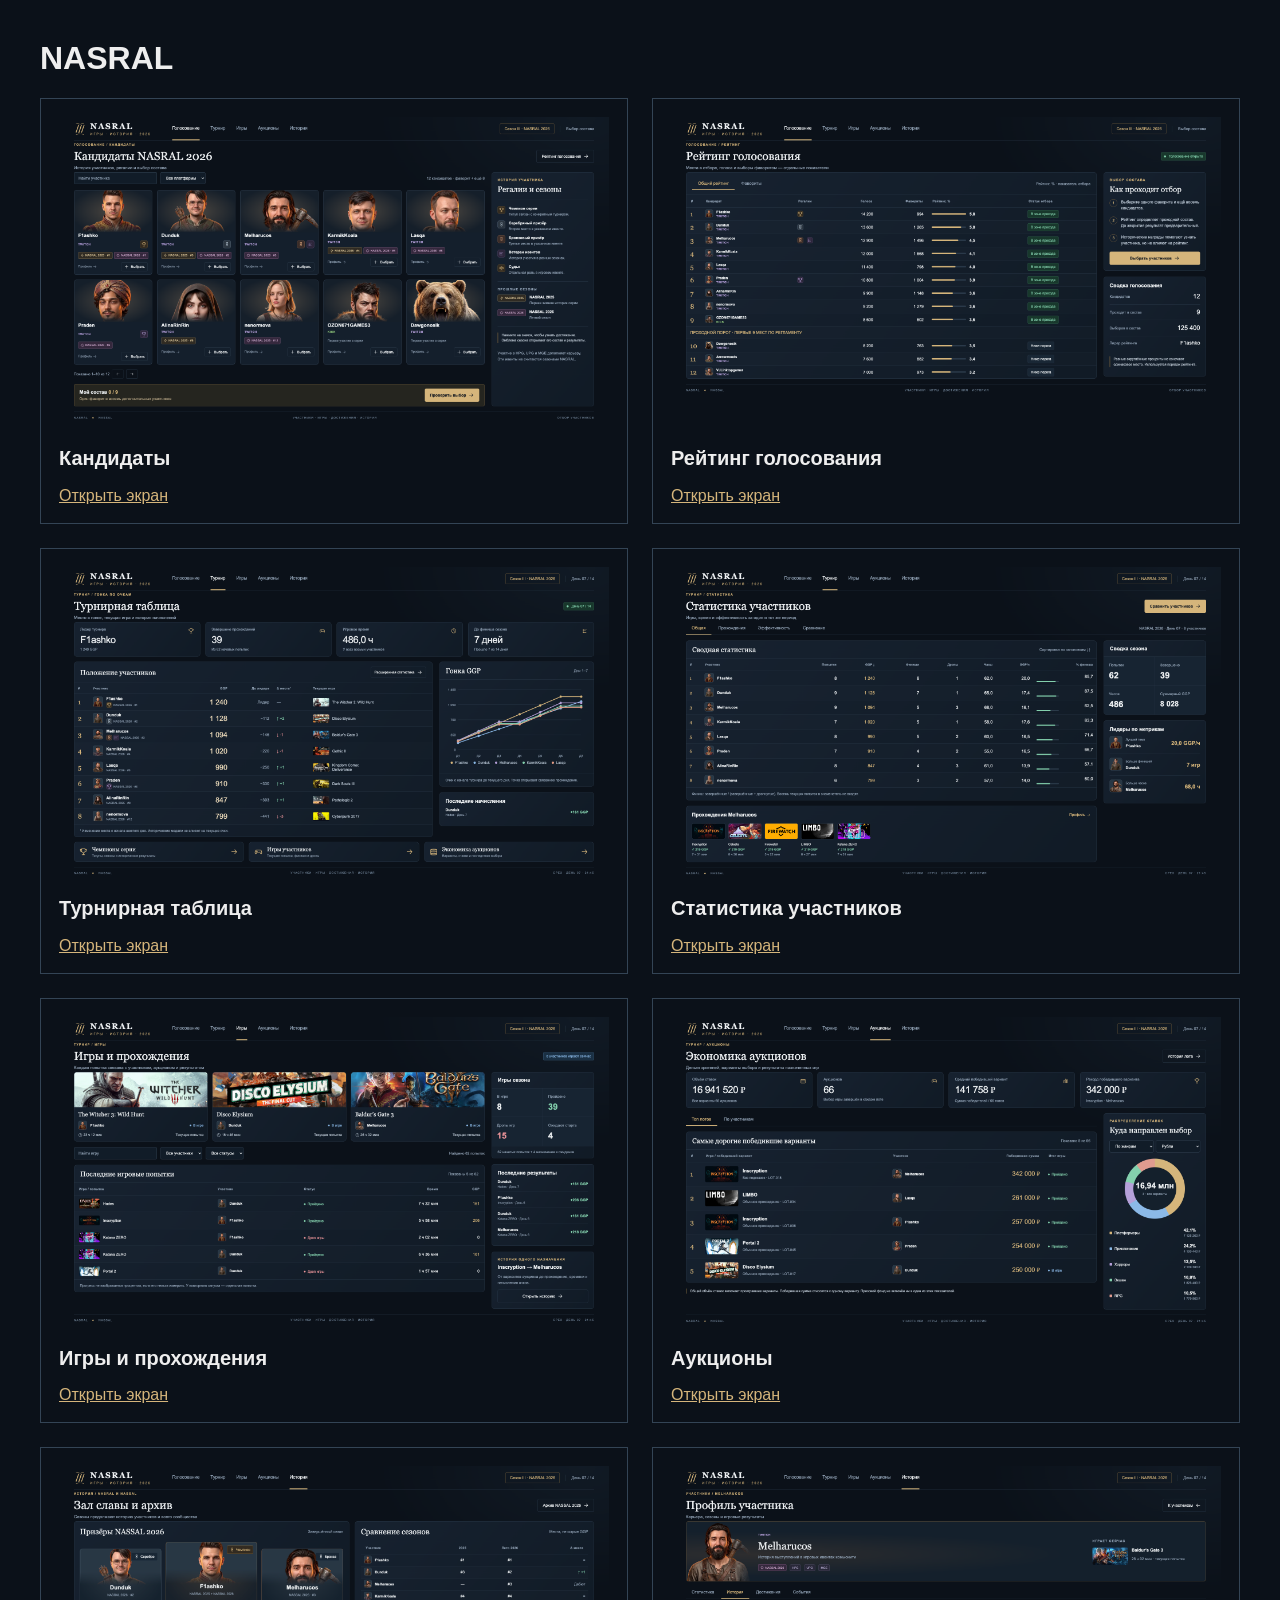
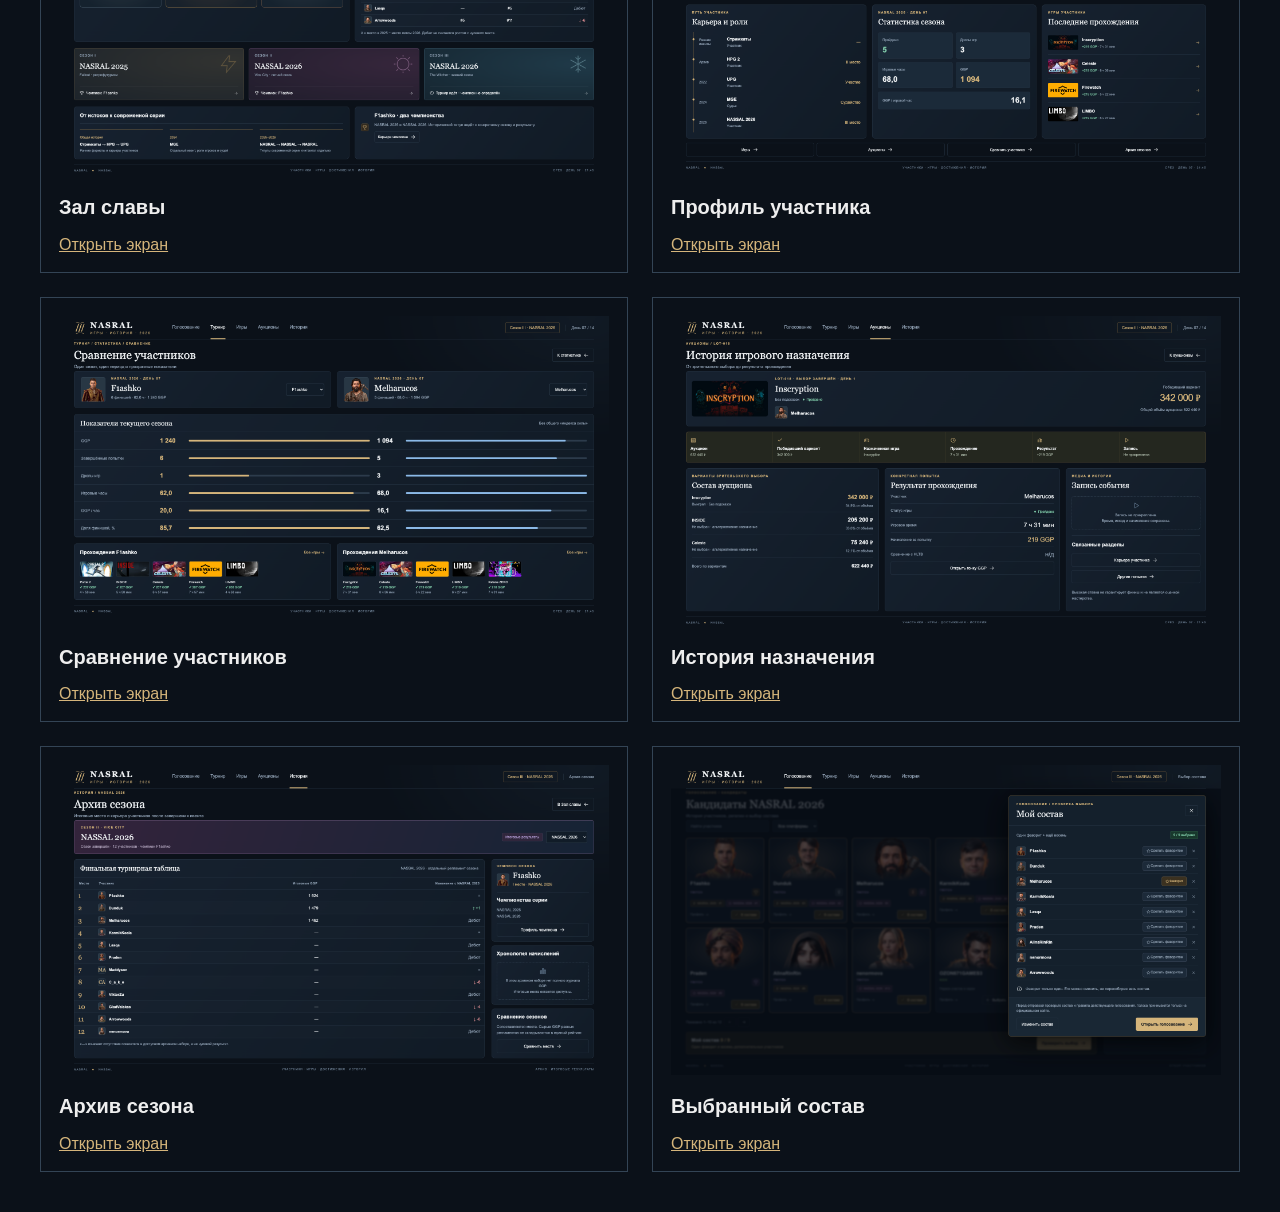
==== workbench/index.html @ 14a8f2f1 "Refine NASRAL product presentation and simplify delivery" ====
<!doctype html><html lang="ru"><meta charset="utf-8"><meta name="viewport" content="width=device-width,initial-scale=1"><title>NASRAL — экраны</title><style>body{background:#0b1119;color:#eee;font:16px Arial;margin:40px}main{display:grid;grid-template-columns:1fr 1fr;gap:24px}article{border:1px solid #345;padding:18px}img{width:100%}a{color:#d5b57b}h2{font-size:20px}</style><h1>NASRAL</h1><main><article><a href="../renders/01_candidates.png"><img src="../renders/01_candidates.png" alt="Кандидаты"></a><h2>Кандидаты</h2><a href="src/index.html?page=candidates">Открыть экран</a></article><article><a href="../renders/02_voting.png"><img src="../renders/02_voting.png" alt="Рейтинг голосования"></a><h2>Рейтинг голосования</h2><a href="src/index.html?page=voting">Открыть экран</a></article><article><a href="../renders/03_standings.png"><img src="../renders/03_standings.png" alt="Турнирная таблица"></a><h2>Турнирная таблица</h2><a href="src/index.html?page=standings">Открыть экран</a></article><article><a href="../renders/04_statistics.png"><img src="../renders/04_statistics.png" alt="Статистика участников"></a><h2>Статистика участников</h2><a href="src/index.html?page=statistics">Открыть экран</a></article><article><a href="../renders/05_games.png"><img src="../renders/05_games.png" alt="Игры и прохождения"></a><h2>Игры и прохождения</h2><a href="src/index.html?page=games">Открыть экран</a></article><article><a href="../renders/06_auctions.png"><img src="../renders/06_auctions.png" alt="Аукционы"></a><h2>Аукционы</h2><a href="src/index.html?page=auctions">Открыть экран</a></article><article><a href="../renders/07_hall_of_fame.png"><img src="../renders/07_hall_of_fame.png" alt="Зал славы"></a><h2>Зал славы</h2><a href="src/index.html?page=hall">Открыть экран</a></article><article><a href="../renders/08_participant_profile.png"><img src="../renders/08_participant_profile.png" alt="Профиль участника"></a><h2>Профиль участника</h2><a href="src/index.html?page=profile&player=mel">Открыть экран</a></article><article><a href="../renders/09_comparison.png"><img src="../renders/09_comparison.png" alt="Сравнение участников"></a><h2>Сравнение участников</h2><a href="src/index.html?page=comparison">Открыть экран</a></article><article><a href="../renders/10_auction_to_result.png"><img src="../renders/10_auction_to_result.png" alt="История назначения"></a><h2>История назначения</h2><a href="src/index.html?page=lot">Открыть экран</a></article><article><a href="../renders/11_season_archive.png"><img src="../renders/11_season_archive.png" alt="Архив сезона"></a><h2>Архив сезона</h2><a href="src/index.html?page=season">Открыть экран</a></article><article><a href="../renders/12_vote_selection.png"><img src="../renders/12_vote_selection.png" alt="Выбранный состав"></a><h2>Выбранный состав</h2><a href="src/index.html?page=selection&example=full">Открыть экран</a></article></main></html>
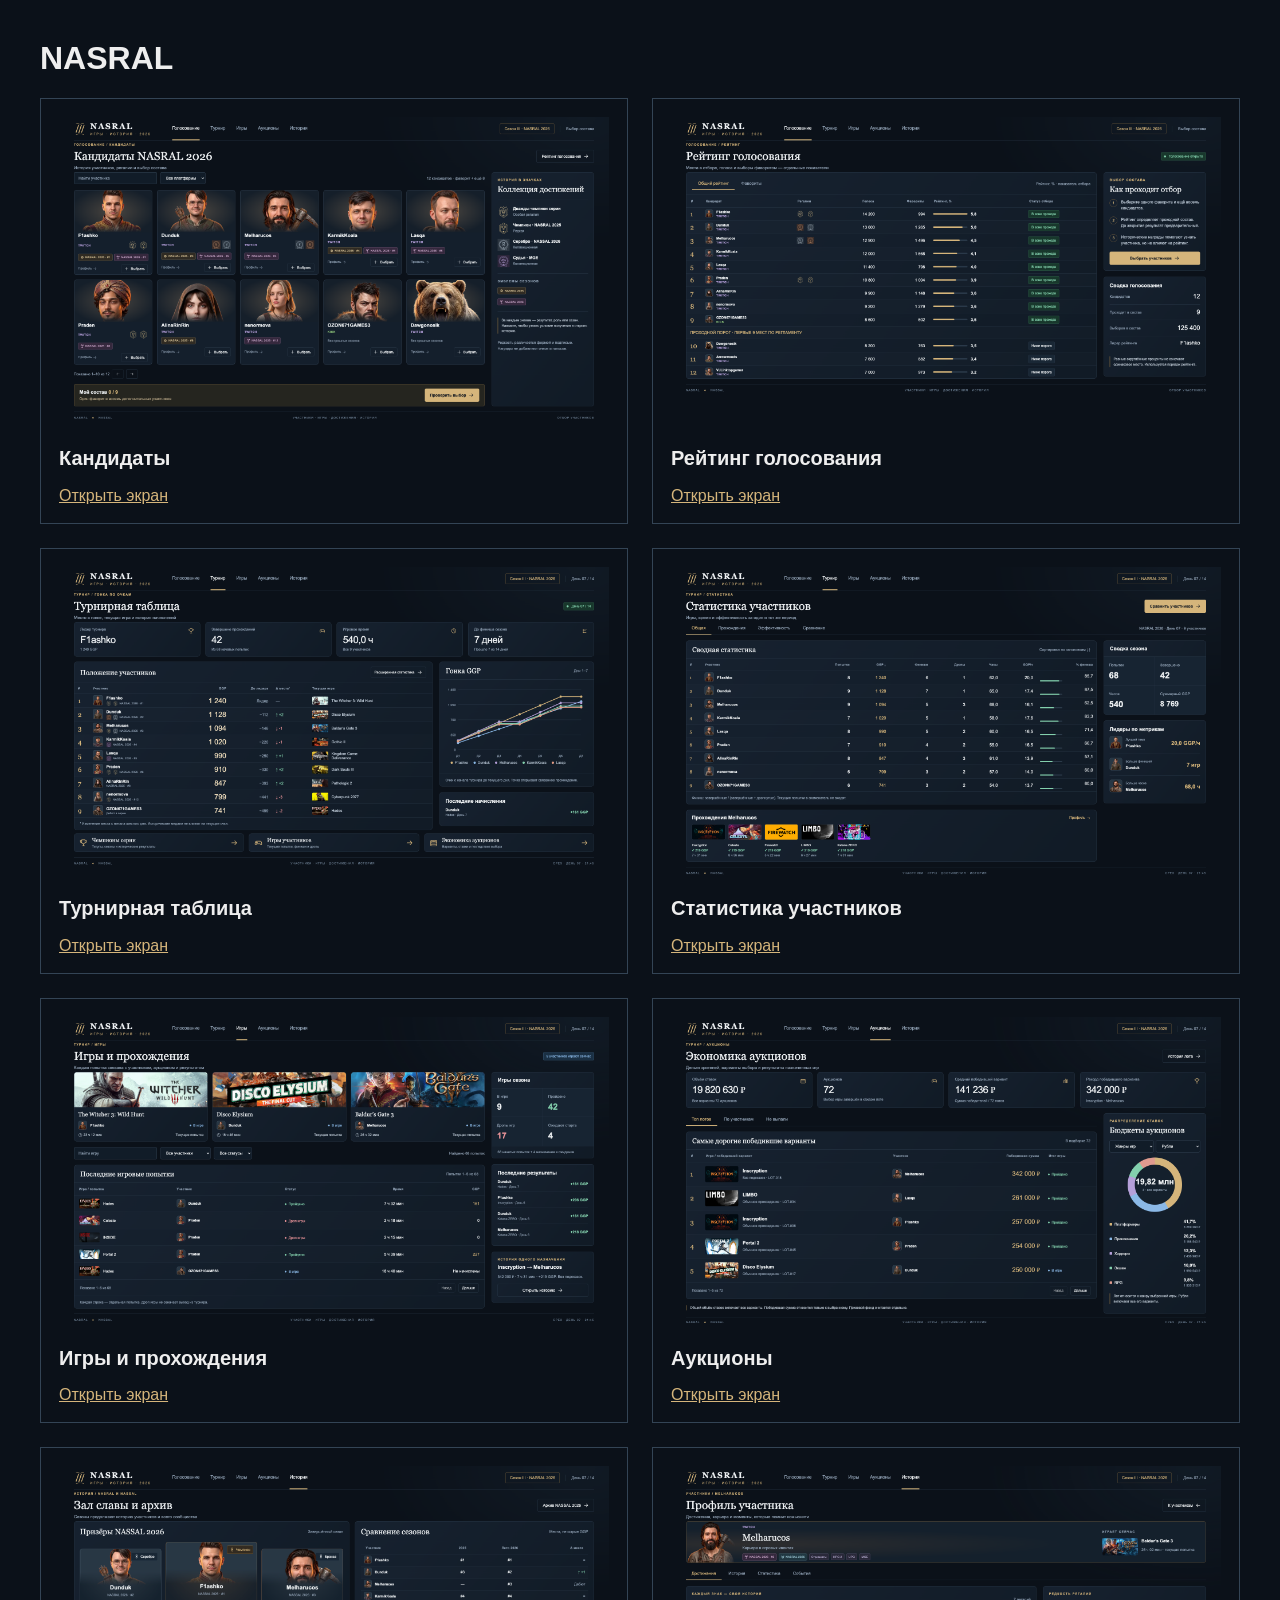
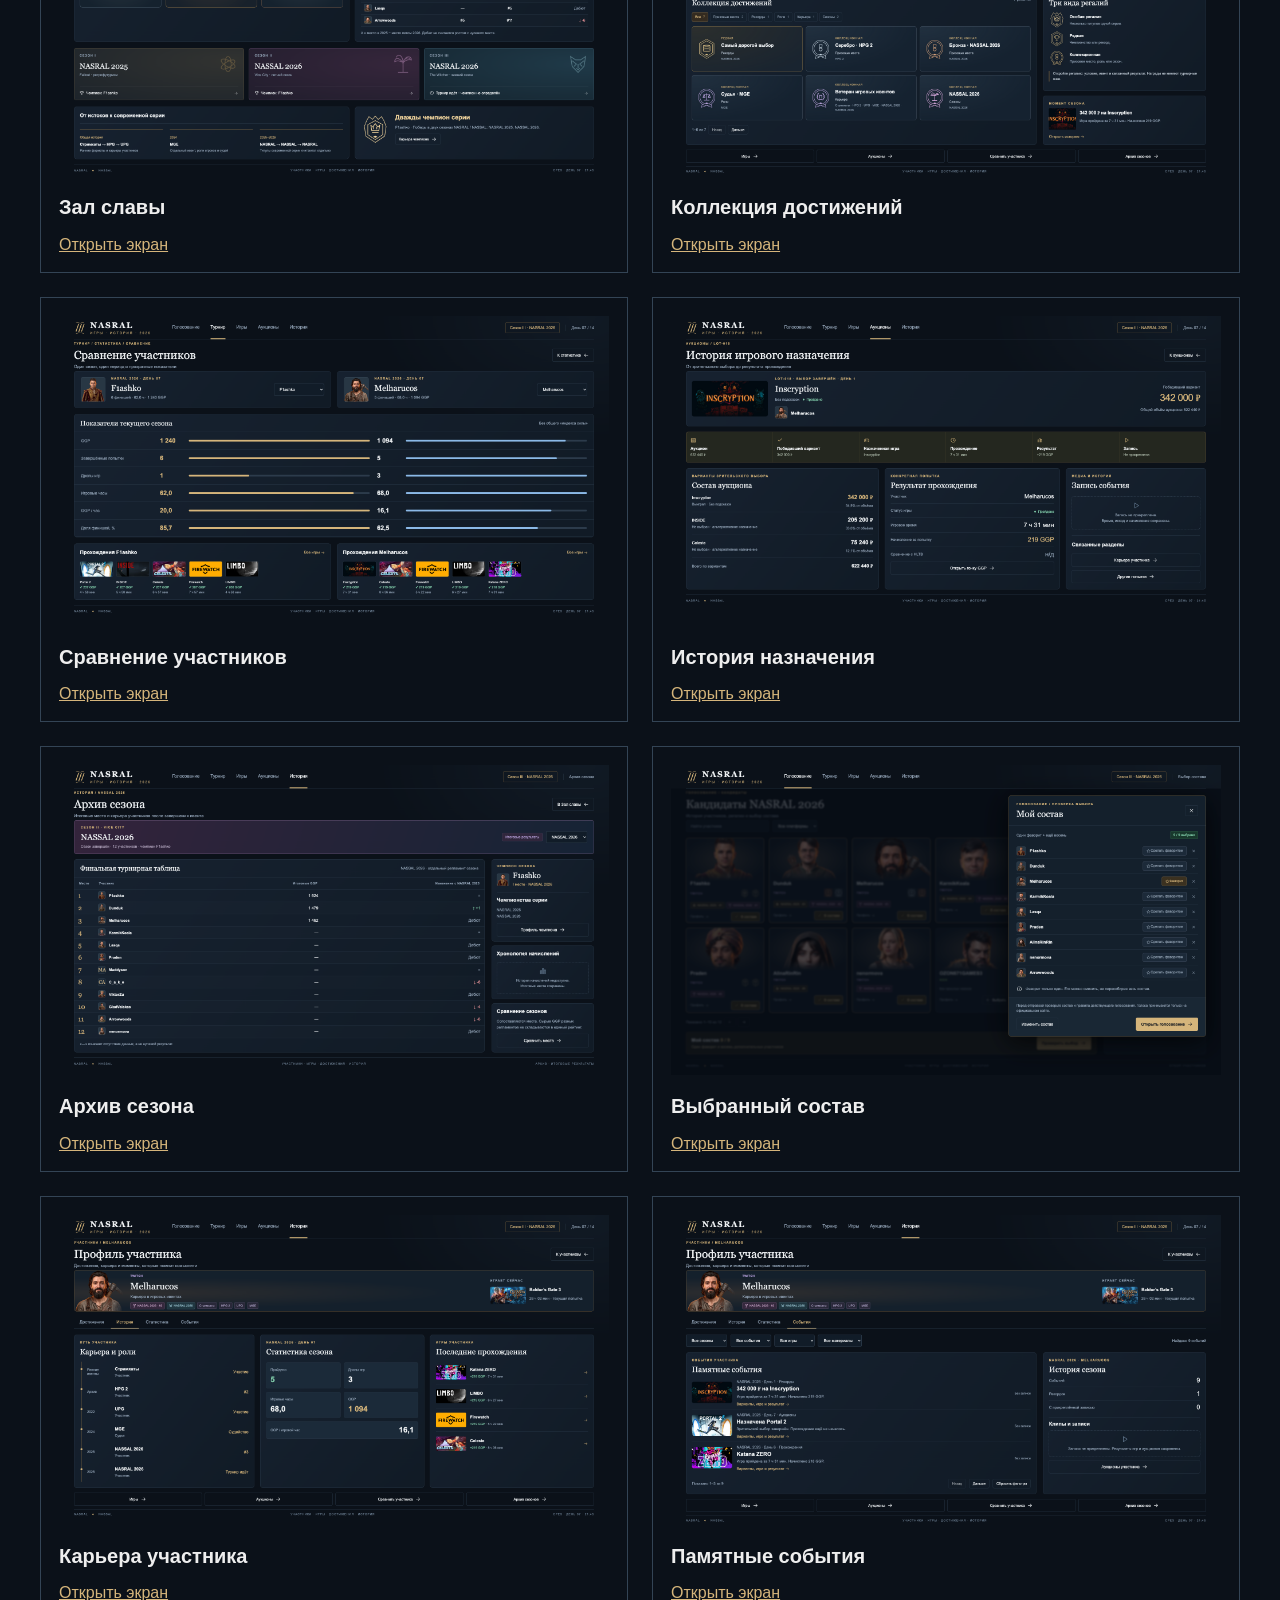
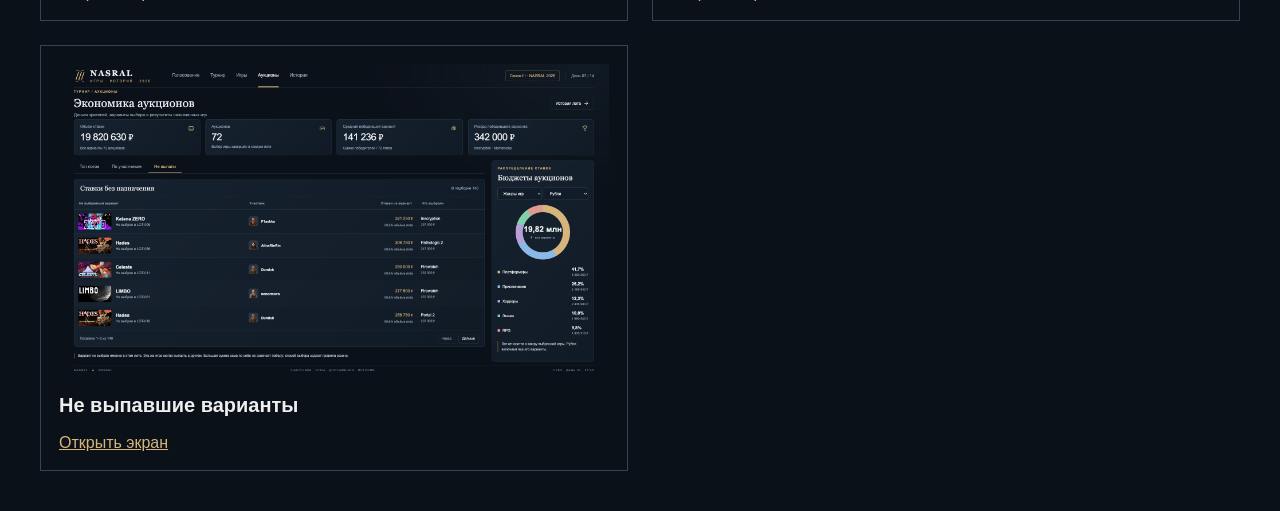
==== commit 05089e64: "NASRAL product presentation" ====
--- a/workbench/index.html
+++ b/workbench/index.html
@@ -1 +1 @@
-<!doctype html><html lang="ru"><meta charset="utf-8"><meta name="viewport" content="width=device-width,initial-scale=1"><title>NASRAL — экраны</title><style>body{background:#0b1119;color:#eee;font:16px Arial;margin:40px}main{display:grid;grid-template-columns:1fr 1fr;gap:24px}article{border:1px solid #345;padding:18px}img{width:100%}a{color:#d5b57b}h2{font-size:20px}</style><h1>NASRAL</h1><main><article><a href="../renders/01_candidates.png"><img src="../renders/01_candidates.png" alt="Кандидаты"></a><h2>Кандидаты</h2><a href="src/index.html?page=candidates">Открыть экран</a></article><article><a href="../renders/02_voting.png"><img src="../renders/02_voting.png" alt="Рейтинг голосования"></a><h2>Рейтинг голосования</h2><a href="src/index.html?page=voting">Открыть экран</a></article><article><a href="../renders/03_standings.png"><img src="../renders/03_standings.png" alt="Турнирная таблица"></a><h2>Турнирная таблица</h2><a href="src/index.html?page=standings">Открыть экран</a></article><article><a href="../renders/04_statistics.png"><img src="../renders/04_statistics.png" alt="Статистика участников"></a><h2>Статистика участников</h2><a href="src/index.html?page=statistics">Открыть экран</a></article><article><a href="../renders/05_games.png"><img src="../renders/05_games.png" alt="Игры и прохождения"></a><h2>Игры и прохождения</h2><a href="src/index.html?page=games">Открыть экран</a></article><article><a href="../renders/06_auctions.png"><img src="../renders/06_auctions.png" alt="Аукционы"></a><h2>Аукционы</h2><a href="src/index.html?page=auctions">Открыть экран</a></article><article><a href="../renders/07_hall_of_fame.png"><img src="../renders/07_hall_of_fame.png" alt="Зал славы"></a><h2>Зал славы</h2><a href="src/index.html?page=hall">Открыть экран</a></article><article><a href="../renders/08_participant_profile.png"><img src="../renders/08_participant_profile.png" alt="Профиль участника"></a><h2>Профиль участника</h2><a href="src/index.html?page=profile&player=mel">Открыть экран</a></article><article><a href="../renders/09_comparison.png"><img src="../renders/09_comparison.png" alt="Сравнение участников"></a><h2>Сравнение участников</h2><a href="src/index.html?page=comparison">Открыть экран</a></article><article><a href="../renders/10_auction_to_result.png"><img src="../renders/10_auction_to_result.png" alt="История назначения"></a><h2>История назначения</h2><a href="src/index.html?page=lot">Открыть экран</a></article><article><a href="../renders/11_season_archive.png"><img src="../renders/11_season_archive.png" alt="Архив сезона"></a><h2>Архив сезона</h2><a href="src/index.html?page=season">Открыть экран</a></article><article><a href="../renders/12_vote_selection.png"><img src="../renders/12_vote_selection.png" alt="Выбранный состав"></a><h2>Выбранный состав</h2><a href="src/index.html?page=selection&example=full">Открыть экран</a></article></main></html>+<!doctype html><html lang="ru"><meta charset="utf-8"><meta name="viewport" content="width=device-width,initial-scale=1"><title>NASRAL — экраны</title><style>body{background:#0b1119;color:#eee;font:16px Arial;margin:40px}main{display:grid;grid-template-columns:1fr 1fr;gap:24px}article{border:1px solid #345;padding:18px}img{width:100%}a{color:#d5b57b}h2{font-size:20px}</style><h1>NASRAL</h1><main><article><a href="../renders/01_candidates.png"><img src="../renders/01_candidates.png" alt="Кандидаты"></a><h2>Кандидаты</h2><a href="src/index.html?page=candidates">Открыть экран</a></article><article><a href="../renders/02_voting.png"><img src="../renders/02_voting.png" alt="Рейтинг голосования"></a><h2>Рейтинг голосования</h2><a href="src/index.html?page=voting">Открыть экран</a></article><article><a href="../renders/03_standings.png"><img src="../renders/03_standings.png" alt="Турнирная таблица"></a><h2>Турнирная таблица</h2><a href="src/index.html?page=standings">Открыть экран</a></article><article><a href="../renders/04_statistics.png"><img src="../renders/04_statistics.png" alt="Статистика участников"></a><h2>Статистика участников</h2><a href="src/index.html?page=statistics">Открыть экран</a></article><article><a href="../renders/05_games.png"><img src="../renders/05_games.png" alt="Игры и прохождения"></a><h2>Игры и прохождения</h2><a href="src/index.html?page=games">Открыть экран</a></article><article><a href="../renders/06_auctions.png"><img src="../renders/06_auctions.png" alt="Аукционы"></a><h2>Аукционы</h2><a href="src/index.html?page=auctions">Открыть экран</a></article><article><a href="../renders/07_hall_of_fame.png"><img src="../renders/07_hall_of_fame.png" alt="Зал славы"></a><h2>Зал славы</h2><a href="src/index.html?page=hall">Открыть экран</a></article><article><a href="../renders/08_participant_profile.png"><img src="../renders/08_participant_profile.png" alt="Коллекция достижений"></a><h2>Коллекция достижений</h2><a href="src/index.html?page=profile&player=mel&tab=awards">Открыть экран</a></article><article><a href="../renders/09_comparison.png"><img src="../renders/09_comparison.png" alt="Сравнение участников"></a><h2>Сравнение участников</h2><a href="src/index.html?page=comparison">Открыть экран</a></article><article><a href="../renders/10_auction_to_result.png"><img src="../renders/10_auction_to_result.png" alt="История назначения"></a><h2>История назначения</h2><a href="src/index.html?page=lot">Открыть экран</a></article><article><a href="../renders/11_season_archive.png"><img src="../renders/11_season_archive.png" alt="Архив сезона"></a><h2>Архив сезона</h2><a href="src/index.html?page=season">Открыть экран</a></article><article><a href="../renders/12_vote_selection.png"><img src="../renders/12_vote_selection.png" alt="Выбранный состав"></a><h2>Выбранный состав</h2><a href="src/index.html?page=selection&example=full">Открыть экран</a></article><article><a href="../renders/13_participant_career.png"><img src="../renders/13_participant_career.png" alt="Карьера участника"></a><h2>Карьера участника</h2><a href="src/index.html?page=profile&player=mel&tab=history">Открыть экран</a></article><article><a href="../renders/14_memorable_events.png"><img src="../renders/14_memorable_events.png" alt="Памятные события"></a><h2>Памятные события</h2><a href="src/index.html?page=profile&player=mel&tab=events">Открыть экран</a></article><article><a href="../renders/15_unselected_options.png"><img src="../renders/15_unselected_options.png" alt="Не выпавшие варианты"></a><h2>Не выпавшие варианты</h2><a href="src/index.html?page=auctions&auctionTab=unselected">Открыть экран</a></article></main></html>
